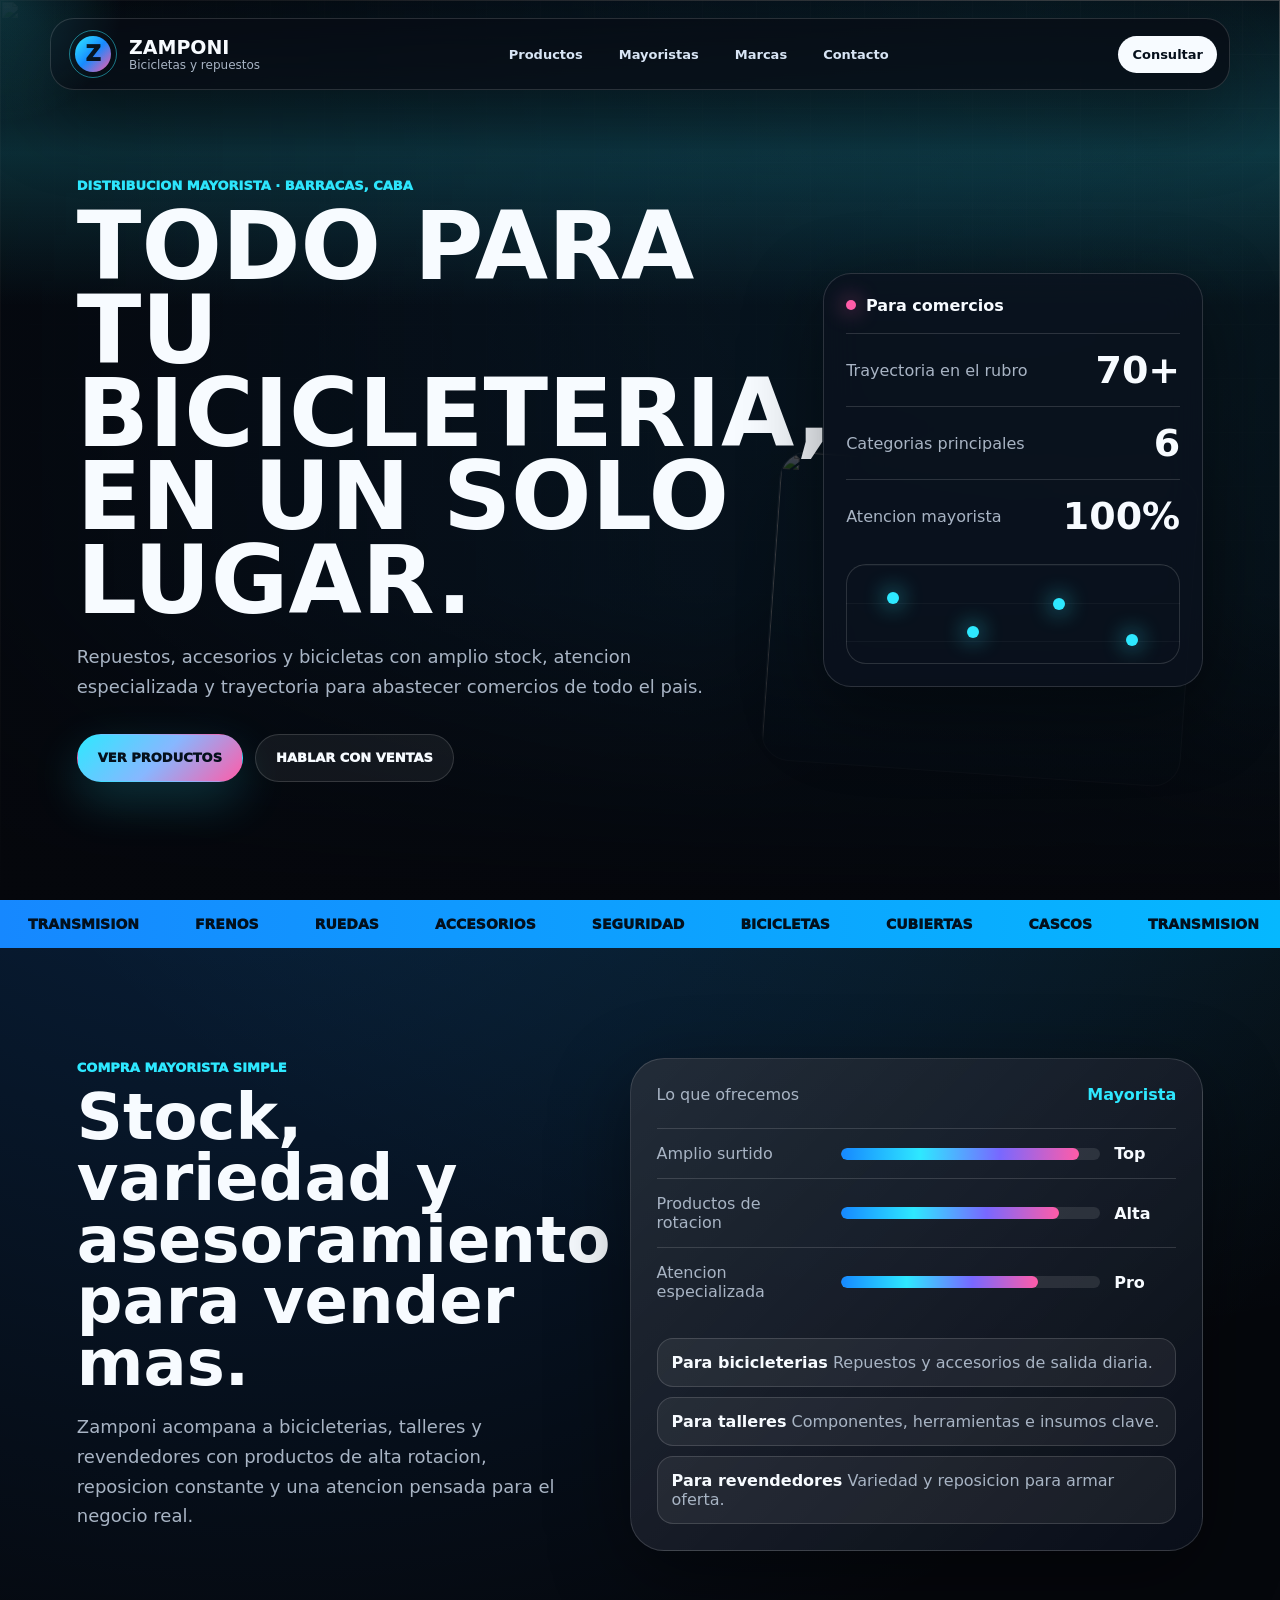
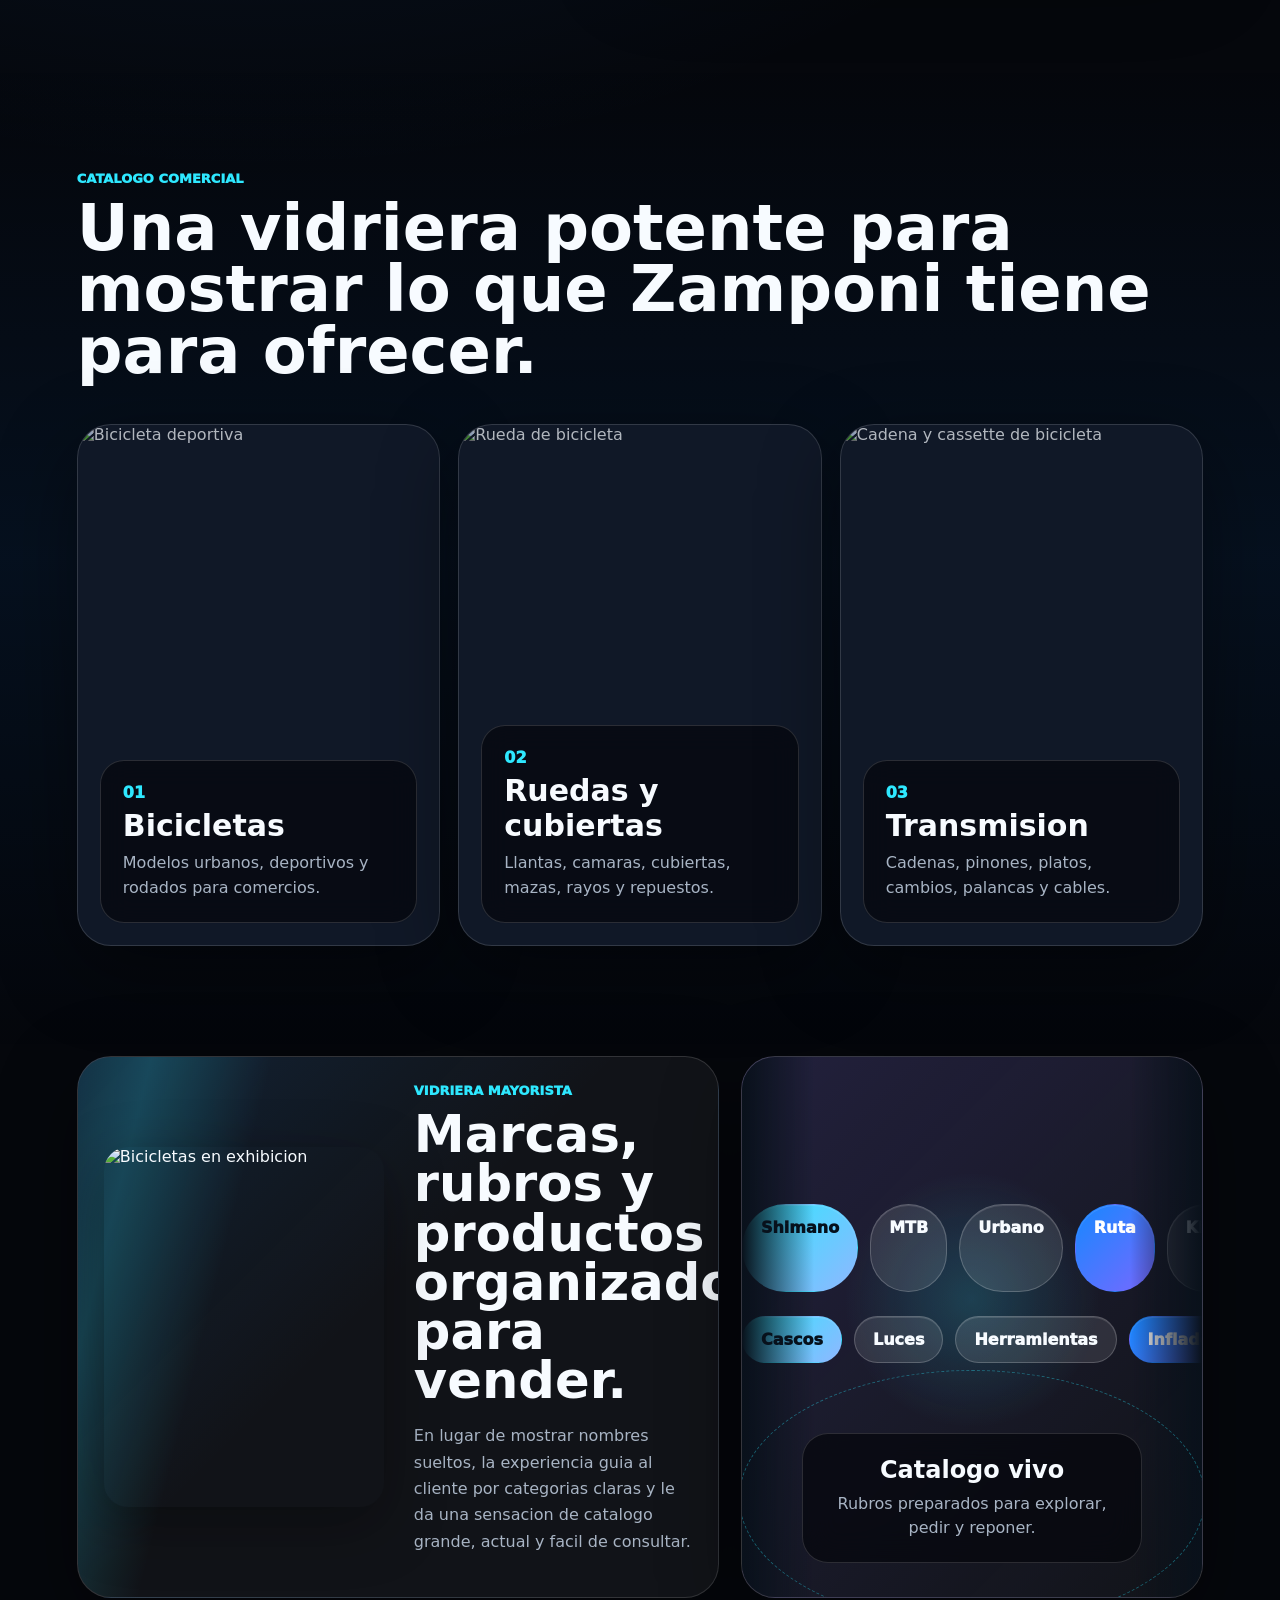
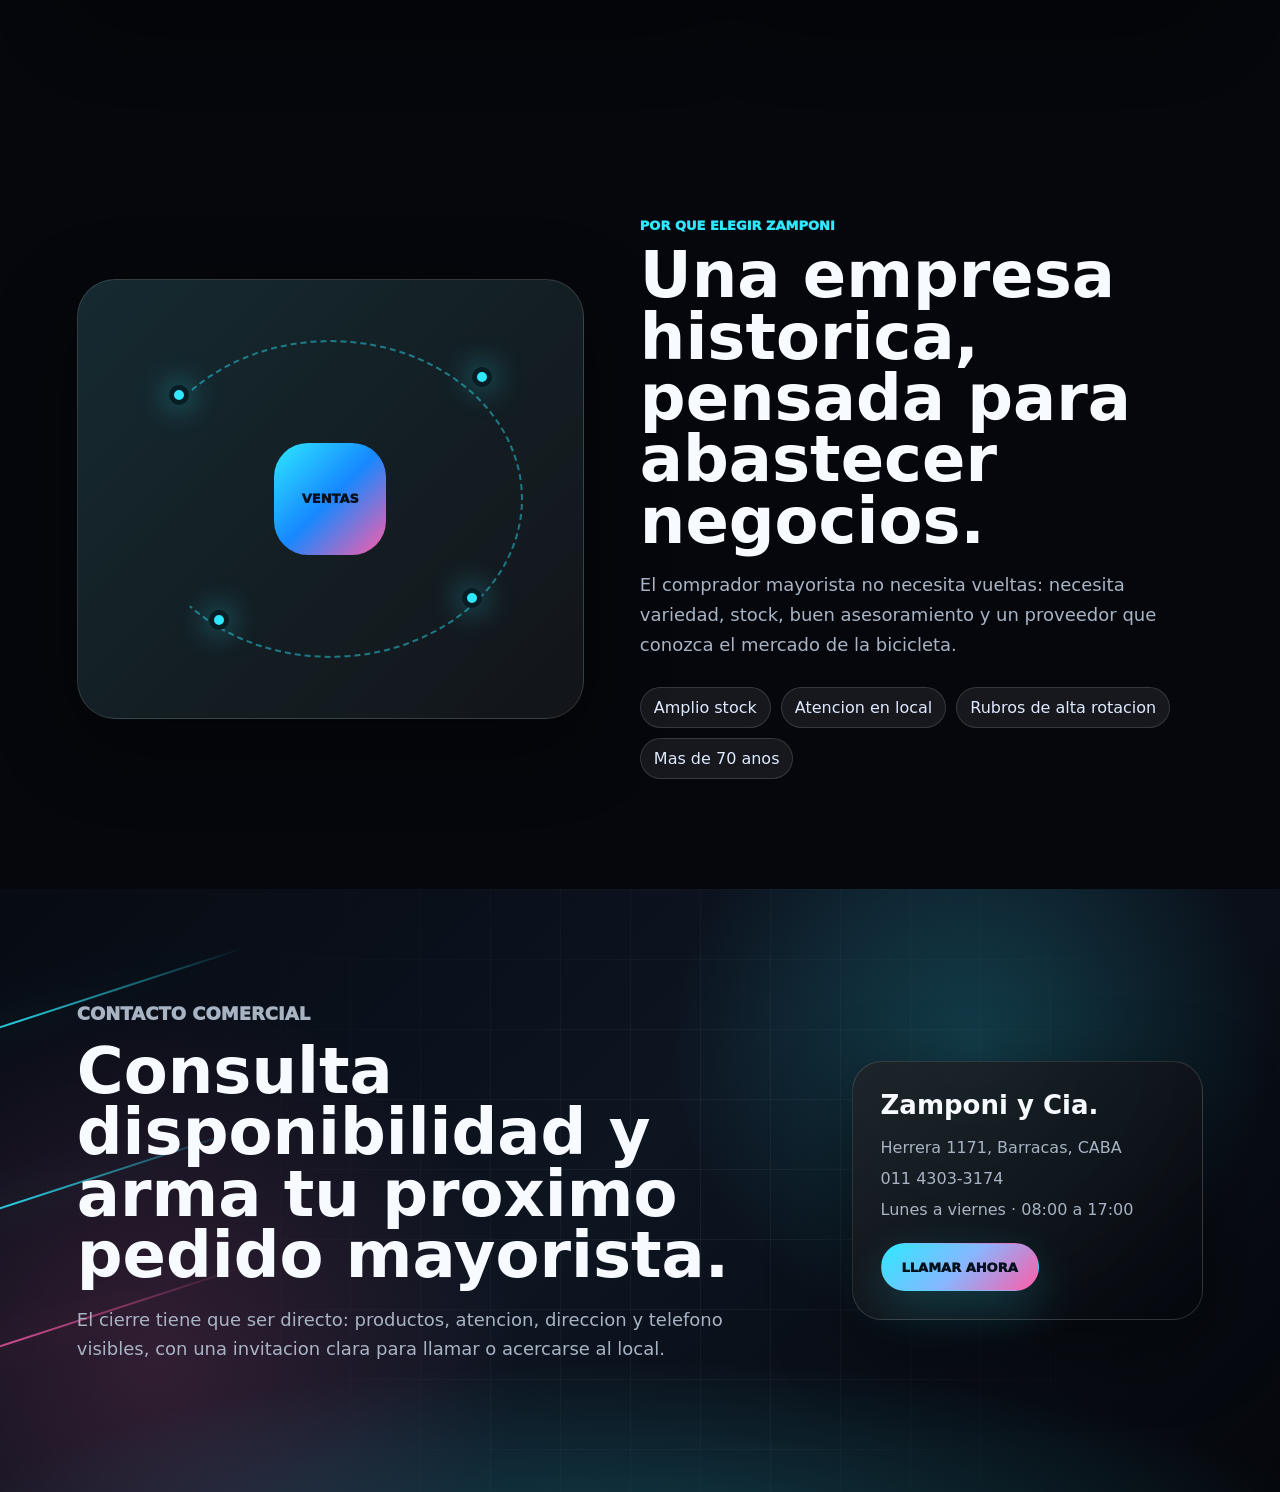
==== wwwroot/index.html @ ed10994a "Add Zamponi commercial landing and stock endpoints" ====
<!doctype html>
<html lang="es">
<head>
    <meta charset="utf-8">
    <meta name="viewport" content="width=device-width, initial-scale=1">
    <title>Zamponi y Cia. | Repuestos, bicicletas y accesorios</title>
    <link rel="stylesheet" href="styles.css">
</head>
<body>
    <div class="cursor-glow" aria-hidden="true"></div>

    <header class="nav-shell">
        <a class="brand" href="#inicio" aria-label="Zamponi y Cia.">
            <span class="brand-orbit"><span>Z</span></span>
            <span>
                <strong>Zamponi</strong>
                <small>Bicicletas y repuestos</small>
            </span>
        </a>
        <nav>
            <a href="#productos">Productos</a>
            <a href="#mayorista">Mayoristas</a>
            <a href="#marcas">Marcas</a>
            <a href="#contacto">Contacto</a>
        </nav>
        <a class="nav-cta" href="tel:+541143033174">Consultar</a>
    </header>

    <main id="inicio">
        <section class="hero">
            <div class="hero-media" aria-hidden="true">
                <img class="hero-img hero-img-main" src="https://images.unsplash.com/photo-1485965120184-e220f721d03e?auto=format&fit=crop&w=1500&q=85" alt="">
                <img class="hero-img hero-img-float" src="https://images.unsplash.com/photo-1507035895480-2b3156c31fc8?auto=format&fit=crop&w=900&q=85" alt="">
                <div class="scanline"></div>
            </div>

            <div class="hero-copy reveal">
                <p class="eyebrow">Distribucion mayorista · Barracas, CABA</p>
                <h1>Todo para tu bicicleteria, en un solo lugar.</h1>
                <p>Repuestos, accesorios y bicicletas con amplio stock, atencion especializada y trayectoria para abastecer comercios de todo el pais.</p>
                <div class="hero-actions">
                    <a class="btn primary" href="#productos">Ver productos</a>
                    <a class="btn ghost" href="#contacto">Hablar con ventas</a>
                </div>
            </div>

            <aside class="live-card reveal" aria-label="Beneficios comerciales">
                <div class="live-head">
                    <span></span>
                    <strong>Para comercios</strong>
                </div>
                <div class="metric-row">
                    <p>Trayectoria en el rubro</p>
                    <strong data-count="70" data-suffix="+">0+</strong>
                </div>
                <div class="metric-row">
                    <p>Categorias principales</p>
                    <strong data-count="6">0</strong>
                </div>
                <div class="metric-row">
                    <p>Atencion mayorista</p>
                    <strong>100%</strong>
                </div>
                <div class="pulse-route">
                    <span></span><span></span><span></span><span></span>
                </div>
            </aside>
        </section>

        <section class="ticker" aria-label="Productos destacados">
            <div>
                <span>Transmision</span>
                <span>Frenos</span>
                <span>Ruedas</span>
                <span>Accesorios</span>
                <span>Seguridad</span>
                <span>Bicicletas</span>
                <span>Cubiertas</span>
                <span>Cascos</span>
            </div>
            <div aria-hidden="true">
                <span>Transmision</span>
                <span>Frenos</span>
                <span>Ruedas</span>
                <span>Accesorios</span>
                <span>Seguridad</span>
                <span>Bicicletas</span>
                <span>Cubiertas</span>
                <span>Cascos</span>
            </div>
        </section>

        <section class="system-section" id="mayorista">
            <div class="section-copy reveal">
                <p class="eyebrow">Compra mayorista simple</p>
                <h2>Stock, variedad y asesoramiento para vender mas.</h2>
                <p>Zamponi acompana a bicicleterias, talleres y revendedores con productos de alta rotacion, reposicion constante y una atencion pensada para el negocio real.</p>
            </div>
            <div class="cockpit reveal">
                <div class="cockpit-top">
                    <span>Lo que ofrecemos</span>
                    <strong>Mayorista</strong>
                </div>
                <div class="stock-bars offer-list">
                    <article style="--value: 92%">
                        <p>Amplio surtido</p>
                        <span><i></i></span>
                        <strong>Top</strong>
                    </article>
                    <article style="--value: 84%">
                        <p>Productos de rotacion</p>
                        <span><i></i></span>
                        <strong>Alta</strong>
                    </article>
                    <article style="--value: 76%">
                        <p>Atencion especializada</p>
                        <span><i></i></span>
                        <strong>Pro</strong>
                    </article>
                </div>
                <div class="movement-feed">
                    <p><b>Para bicicleterias</b> Repuestos y accesorios de salida diaria.</p>
                    <p><b>Para talleres</b> Componentes, herramientas e insumos clave.</p>
                    <p><b>Para revendedores</b> Variedad y reposicion para armar oferta.</p>
                </div>
            </div>
        </section>

        <section class="product-universe" id="productos">
            <div class="section-copy reveal">
                <p class="eyebrow">Catalogo comercial</p>
                <h2>Una vidriera potente para mostrar lo que Zamponi tiene para ofrecer.</h2>
            </div>
            <div class="product-grid">
                <article class="product-card reveal">
                    <img src="https://images.unsplash.com/photo-1517649763962-0c623066013b?auto=format&fit=crop&w=900&q=85" alt="Bicicleta deportiva">
                    <div><span>01</span><h3>Bicicletas</h3><p>Modelos urbanos, deportivos y rodados para comercios.</p></div>
                </article>
                <article class="product-card reveal">
                    <img src="https://images.unsplash.com/photo-1529422643029-d4585747aaf2?auto=format&fit=crop&w=900&q=85" alt="Rueda de bicicleta">
                    <div><span>02</span><h3>Ruedas y cubiertas</h3><p>Llantas, camaras, cubiertas, mazas, rayos y repuestos.</p></div>
                </article>
                <article class="product-card reveal">
                    <img src="https://images.unsplash.com/photo-1637289031856-9625abbba63f?auto=format&fit=crop&w=900&q=85" alt="Cadena y cassette de bicicleta">
                    <div><span>03</span><h3>Transmision</h3><p>Cadenas, pinones, platos, cambios, palancas y cables.</p></div>
                </article>
            </div>
        </section>

        <section class="shop-strip" id="marcas">
            <article class="shop-feature reveal">
                <img src="https://images.unsplash.com/photo-1485965120184-e220f721d03e?auto=format&fit=crop&w=1000&q=85" alt="Bicicletas en exhibicion">
                <div>
                    <p class="eyebrow">Vidriera mayorista</p>
                    <h2>Marcas, rubros y productos organizados para vender.</h2>
                    <p>En lugar de mostrar nombres sueltos, la experiencia guia al cliente por categorias claras y le da una sensacion de catalogo grande, actual y facil de consultar.</p>
                </div>
            </article>
            <div class="brand-stage reveal" aria-label="Rubros y marcas">
                <div class="brand-track">
                    <span>Shimano</span><span>MTB</span><span>Urbano</span><span>Ruta</span><span>Kids</span><span>Frenos</span>
                    <span>Shimano</span><span>MTB</span><span>Urbano</span><span>Ruta</span><span>Kids</span><span>Frenos</span>
                </div>
                <div class="brand-track reverse">
                    <span>Cascos</span><span>Luces</span><span>Herramientas</span><span>Infladores</span><span>Cubiertas</span><span>Camaras</span>
                    <span>Cascos</span><span>Luces</span><span>Herramientas</span><span>Infladores</span><span>Cubiertas</span><span>Camaras</span>
                </div>
                <div class="brand-focus">
                    <strong>Catalogo vivo</strong>
                    <p>Rubros preparados para explorar, pedir y reponer.</p>
                </div>
            </div>
        </section>

        <section class="logistics" id="venta">
            <div class="route-map reveal" aria-hidden="true">
                <span class="node n1"></span>
                <span class="node n2"></span>
                <span class="node n3"></span>
                <span class="node n4"></span>
                <span class="truck">Ventas</span>
            </div>
            <div class="section-copy reveal">
                <p class="eyebrow">Por que elegir Zamponi</p>
                <h2>Una empresa historica, pensada para abastecer negocios.</h2>
                <p>El comprador mayorista no necesita vueltas: necesita variedad, stock, buen asesoramiento y un proveedor que conozca el mercado de la bicicleta.</p>
                <div class="logistics-points">
                    <span>Amplio stock</span>
                    <span>Atencion en local</span>
                    <span>Rubros de alta rotacion</span>
                    <span>Mas de 70 anos</span>
                </div>
            </div>
        </section>

        <section class="contact" id="contacto">
            <div class="contact-motion" aria-hidden="true">
                <span></span><span></span><span></span>
            </div>
            <div class="contact-copy reveal">
                <p class="eyebrow">Contacto comercial</p>
                <h2>Consulta disponibilidad y arma tu proximo pedido mayorista.</h2>
                <p>El cierre tiene que ser directo: productos, atencion, direccion y telefono visibles, con una invitacion clara para llamar o acercarse al local.</p>
            </div>
            <div class="contact-card reveal">
                <strong>Zamponi y Cia.</strong>
                <p>Herrera 1171, Barracas, CABA</p>
                <p>011 4303-3174</p>
                <p>Lunes a viernes · 08:00 a 17:00</p>
                <a class="btn primary" href="tel:+541143033174">Llamar ahora</a>
            </div>
        </section>
    </main>

    <script src="app.js"></script>
</body>
</html>
---- wwwroot/styles.css ----
:root {
    --bg: #05070c;
    --panel: rgba(12, 18, 30, 0.74);
    --panel-strong: #101827;
    --ink: #f7fbff;
    --muted: #a8b4c4;
    --blue: #1688ff;
    --cyan: #2ee8ff;
    --lime: #ff5ca8;
    --violet: #7868ff;
    --line: rgba(255, 255, 255, 0.14);
    --shadow: 0 24px 80px rgba(0, 0, 0, 0.42);
}

* {
    box-sizing: border-box;
}

html {
    scroll-behavior: smooth;
}

body {
    margin: 0;
    color: var(--ink);
    font-family: Inter, ui-sans-serif, system-ui, -apple-system, BlinkMacSystemFont, "Segoe UI", Arial, sans-serif;
    background:
        radial-gradient(circle at 20% 10%, rgba(22, 136, 255, 0.24), transparent 30%),
        radial-gradient(circle at 80% 0%, rgba(46, 232, 255, 0.18), transparent 28%),
        var(--bg);
    overflow-x: hidden;
}

body::before {
    position: fixed;
    inset: 0;
    z-index: -2;
    pointer-events: none;
    content: "";
    background-image:
        linear-gradient(rgba(255, 255, 255, 0.035) 1px, transparent 1px),
        linear-gradient(90deg, rgba(255, 255, 255, 0.035) 1px, transparent 1px);
    background-size: 54px 54px;
    mask-image: linear-gradient(to bottom, #000, transparent 85%);
}

a {
    color: inherit;
    text-decoration: none;
}

img {
    display: block;
    max-width: 100%;
}

.cursor-glow {
    position: fixed;
    left: 0;
    top: 0;
    z-index: 50;
    width: 280px;
    height: 280px;
    pointer-events: none;
    background: radial-gradient(circle, rgba(46, 232, 255, 0.18), transparent 62%);
    transform: translate(-50%, -50%);
    mix-blend-mode: screen;
}

.nav-shell {
    position: fixed;
    top: 18px;
    left: 50%;
    z-index: 30;
    display: flex;
    align-items: center;
    justify-content: space-between;
    gap: 24px;
    width: min(1180px, calc(100% - 32px));
    min-height: 72px;
    padding: 10px 12px 10px 18px;
    background: rgba(7, 10, 18, 0.72);
    border: 1px solid var(--line);
    border-radius: 24px;
    box-shadow: var(--shadow);
    backdrop-filter: blur(18px);
    transform: translateX(-50%);
}

.brand {
    display: inline-flex;
    align-items: center;
    gap: 12px;
    min-width: 210px;
}

.brand-orbit {
    display: grid;
    width: 48px;
    height: 48px;
    place-items: center;
    border: 1px solid rgba(46, 232, 255, 0.48);
    border-radius: 50%;
    animation: spin 9s linear infinite;
}

.brand-orbit span {
    display: grid;
    width: 36px;
    height: 36px;
    place-items: center;
    color: #06101c;
    font-size: 21px;
    font-weight: 950;
    background: linear-gradient(135deg, var(--cyan), var(--blue), var(--lime));
    border-radius: 50%;
    animation: reverse-spin 9s linear infinite;
}

.brand strong,
.brand small {
    display: block;
}

.brand strong {
    font-size: 19px;
    text-transform: uppercase;
}

.brand small {
    color: var(--muted);
    font-size: 12px;
}

nav {
    display: flex;
    flex-wrap: wrap;
    justify-content: center;
    gap: 8px;
}

nav a,
.nav-cta {
    padding: 11px 14px;
    color: #d8e5f5;
    font-size: 13px;
    font-weight: 800;
    border-radius: 999px;
}

nav a:hover {
    background: rgba(255, 255, 255, 0.08);
}

.nav-cta {
    color: #06101c;
    background: var(--ink);
}

.hero {
    position: relative;
    min-height: 100vh;
    display: grid;
    grid-template-columns: minmax(0, 1.02fr) minmax(320px, 0.68fr);
    gap: 36px;
    align-items: center;
    padding: 140px clamp(18px, 6vw, 92px) 80px;
}

.hero-media {
    position: absolute;
    inset: 0;
    z-index: -1;
    overflow: hidden;
}

.hero-media::after {
    position: absolute;
    inset: 0;
    content: "";
    background:
        linear-gradient(90deg, rgba(5, 7, 12, 0.94) 0%, rgba(5, 7, 12, 0.74) 48%, rgba(5, 7, 12, 0.58) 100%),
        linear-gradient(to top, var(--bg), transparent 34%);
}

.hero-img {
    position: absolute;
    object-fit: cover;
    filter: saturate(1.04) contrast(1.08);
}

.hero-img-main {
    inset: 0;
    width: 100%;
    height: 100%;
    opacity: 0.72;
    animation: slow-zoom 18s ease-in-out infinite alternate;
}

.hero-img-float {
    right: 7%;
    bottom: 14%;
    width: min(420px, 34vw);
    height: 310px;
    border: 1px solid var(--line);
    border-radius: 28px;
    box-shadow: var(--shadow);
    opacity: 0.92;
    transform: rotate(4deg);
    animation: float-card 7s ease-in-out infinite;
}

.scanline {
    position: absolute;
    inset: 0;
    z-index: 1;
    background: linear-gradient(180deg, transparent, rgba(46, 232, 255, 0.16), transparent);
    height: 34%;
    animation: scan 6s ease-in-out infinite;
}

.hero-copy {
    max-width: 790px;
}

.eyebrow {
    margin: 0 0 12px;
    color: var(--cyan);
    font-size: 13px;
    font-weight: 950;
    letter-spacing: 0;
    text-transform: uppercase;
}

h1,
h2,
h3,
p {
    margin-top: 0;
}

h1 {
    margin-bottom: 20px;
    font-size: clamp(48px, 7.4vw, 104px);
    line-height: 0.88;
    letter-spacing: 0;
    text-transform: uppercase;
}

h2 {
    margin-bottom: 18px;
    font-size: clamp(34px, 5vw, 72px);
    line-height: 0.96;
    letter-spacing: 0;
}

.hero-copy p:not(.eyebrow),
.section-copy p:not(.eyebrow),
.contact-copy p {
    max-width: 660px;
    color: var(--muted);
    font-size: 18px;
    line-height: 1.65;
}

.hero-actions {
    display: flex;
    flex-wrap: wrap;
    gap: 12px;
    margin-top: 32px;
}

.btn {
    display: inline-flex;
    min-height: 48px;
    align-items: center;
    justify-content: center;
    padding: 0 20px;
    font-size: 13px;
    font-weight: 950;
    text-transform: uppercase;
    border: 1px solid transparent;
    border-radius: 999px;
}

.primary {
    color: #05101c;
    background: linear-gradient(135deg, var(--cyan), #87b7ff, var(--lime));
    box-shadow: 0 18px 48px rgba(46, 232, 255, 0.2);
}

.ghost {
    color: var(--ink);
    border-color: var(--line);
    background: rgba(255, 255, 255, 0.06);
}

.live-card {
    justify-self: end;
    width: min(380px, 100%);
    padding: 22px;
    background: var(--panel);
    border: 1px solid var(--line);
    border-radius: 28px;
    box-shadow: var(--shadow);
    backdrop-filter: blur(18px);
}

.live-head {
    display: flex;
    align-items: center;
    gap: 10px;
    margin-bottom: 18px;
}

.live-head span {
    width: 10px;
    height: 10px;
    background: var(--lime);
    border-radius: 50%;
    box-shadow: 0 0 22px var(--lime);
}

.metric-row {
    display: flex;
    align-items: center;
    justify-content: space-between;
    padding: 14px 0;
    border-top: 1px solid var(--line);
}

.metric-row p {
    margin: 0;
    color: var(--muted);
}

.metric-row strong {
    font-size: 38px;
}

.pulse-route {
    position: relative;
    height: 100px;
    margin-top: 12px;
    border: 1px solid var(--line);
    border-radius: 20px;
    overflow: hidden;
    background:
        linear-gradient(90deg, transparent 49%, rgba(46, 232, 255, 0.18) 50%, transparent 51%),
        linear-gradient(rgba(255,255,255,0.04) 1px, transparent 1px);
    background-size: 38px 38px;
}

.pulse-route span {
    position: absolute;
    width: 12px;
    height: 12px;
    background: var(--cyan);
    border-radius: 50%;
    box-shadow: 0 0 22px var(--cyan);
    animation: pulse 2.4s ease-in-out infinite;
}

.pulse-route span:nth-child(1) { left: 12%; top: 28%; }
.pulse-route span:nth-child(2) { left: 36%; top: 62%; animation-delay: 0.3s; }
.pulse-route span:nth-child(3) { left: 62%; top: 34%; animation-delay: 0.6s; }
.pulse-route span:nth-child(4) { left: 84%; top: 70%; animation-delay: 0.9s; }

.ticker {
    display: flex;
    gap: 0;
    padding: 16px 0;
    overflow: hidden;
    background: linear-gradient(90deg, var(--blue), #05b8ff);
}

.ticker div {
    display: flex;
    min-width: max-content;
    animation: marquee 28s linear infinite;
}

.ticker span {
    padding: 0 28px;
    color: #03101d;
    font-size: 14px;
    font-weight: 950;
    text-transform: uppercase;
}

.system-section,
.product-universe,
.logistics,
.contact {
    padding: 110px clamp(18px, 6vw, 92px);
}

.system-section {
    display: grid;
    grid-template-columns: minmax(0, 0.88fr) minmax(360px, 1fr);
    gap: 48px;
    align-items: center;
}

.cockpit {
    padding: 26px;
    background:
        linear-gradient(135deg, rgba(255, 255, 255, 0.1), transparent),
        var(--panel);
    border: 1px solid var(--line);
    border-radius: 34px;
    box-shadow: var(--shadow);
}

.cockpit-top {
    display: flex;
    justify-content: space-between;
    margin-bottom: 24px;
    color: var(--muted);
}

.cockpit-top strong {
    color: var(--cyan);
}

.stock-bars article {
    display: grid;
    grid-template-columns: 150px 1fr 56px;
    gap: 14px;
    align-items: center;
    padding: 15px 0;
    border-top: 1px solid var(--line);
}

.stock-bars p,
.movement-feed p {
    margin: 0;
    color: var(--muted);
}

.stock-bars span {
    height: 12px;
    overflow: hidden;
    background: rgba(255, 255, 255, 0.1);
    border-radius: 999px;
}

.stock-bars i {
    display: block;
    width: var(--value);
    height: 100%;
    background: linear-gradient(90deg, var(--blue), var(--cyan), var(--violet), var(--lime));
    border-radius: inherit;
    animation: fill 1.4s ease both;
}

.movement-feed {
    display: grid;
    gap: 10px;
    margin-top: 22px;
}

.movement-feed p {
    padding: 14px;
    background: rgba(255, 255, 255, 0.06);
    border: 1px solid var(--line);
    border-radius: 16px;
}

.movement-feed b {
    color: var(--ink);
}

.offer-list article {
    grid-template-columns: 170px 1fr 62px;
}

.product-universe {
    background: linear-gradient(180deg, transparent, rgba(22, 136, 255, 0.08), transparent);
}

.product-grid {
    display: grid;
    grid-template-columns: repeat(3, minmax(0, 1fr));
    gap: 18px;
    margin-top: 42px;
}

.product-card {
    position: relative;
    min-height: 520px;
    overflow: hidden;
    background: var(--panel-strong);
    border: 1px solid var(--line);
    border-radius: 34px;
    box-shadow: var(--shadow);
    transform-style: preserve-3d;
    transform: perspective(1000px) rotateX(var(--tilt-x, 0deg)) rotateY(var(--tilt-y, 0deg));
    transition: transform 0.35s ease, border-color 0.35s ease;
}

.product-card:hover {
    border-color: rgba(46, 232, 255, 0.55);
    transform: perspective(1000px) translateY(-10px) rotateX(calc(var(--tilt-x, 0deg) + 2deg)) rotateY(var(--tilt-y, 0deg));
}

.product-card img {
    width: 100%;
    height: 100%;
    min-height: 520px;
    object-fit: cover;
    opacity: 0.7;
    transition: transform 0.7s ease, opacity 0.35s ease;
}

.product-card:hover img {
    opacity: 0.92;
    transform: scale(1.08);
}

.product-card div {
    position: absolute;
    inset: auto 22px 22px;
    padding: 22px;
    background: rgba(5, 7, 12, 0.68);
    border: 1px solid var(--line);
    border-radius: 24px;
    backdrop-filter: blur(14px);
}

.product-card span {
    color: var(--cyan);
    font-weight: 950;
}

.product-card h3 {
    margin: 6px 0 8px;
    font-size: 30px;
}

.product-card p {
    margin: 0;
    color: var(--muted);
    line-height: 1.55;
}

.shop-strip {
    display: grid;
    grid-template-columns: minmax(0, 1fr) minmax(360px, 0.72fr);
    gap: 22px;
    padding: 0 clamp(18px, 6vw, 92px) 110px;
}

.shop-feature {
    position: relative;
    display: grid;
    grid-template-columns: minmax(280px, 0.48fr) minmax(0, 1fr);
    gap: 30px;
    align-items: center;
    min-height: 430px;
    padding: 26px;
    overflow: hidden;
    background:
        linear-gradient(135deg, rgba(22, 136, 255, 0.13), transparent 46%),
        rgba(255, 255, 255, 0.052);
    border: 1px solid var(--line);
    border-radius: 34px;
    box-shadow: var(--shadow);
    transform: perspective(1000px) rotateX(var(--tilt-x, 0deg)) rotateY(var(--tilt-y, 0deg));
    transition: transform 0.22s ease, border-color 0.3s ease;
}

.shop-feature::before {
    position: absolute;
    inset: -35% auto -35% -18%;
    width: 38%;
    content: "";
    background: linear-gradient(90deg, transparent, rgba(46, 232, 255, 0.2), transparent);
    transform: skewX(-14deg);
    animation: light-sweep 5.5s ease-in-out infinite;
}

.shop-feature img {
    position: relative;
    z-index: 1;
    width: 100%;
    height: 360px;
    object-fit: cover;
    border-radius: 24px;
    box-shadow: 0 18px 60px rgba(0, 0, 0, 0.34);
}

.shop-feature h2 {
    font-size: clamp(30px, 4vw, 54px);
}

.shop-feature p:not(.eyebrow) {
    color: var(--muted);
    line-height: 1.65;
}

.brand-stage {
    position: relative;
    display: grid;
    align-content: center;
    justify-content: stretch;
    gap: 18px;
    min-height: 430px;
    overflow: hidden;
    padding: 28px 0;
    background:
        radial-gradient(circle at 50% 45%, rgba(46, 232, 255, 0.18), transparent 34%),
        linear-gradient(135deg, rgba(120, 104, 255, 0.16), transparent),
        rgba(255, 255, 255, 0.05);
    border: 1px solid var(--line);
    border-radius: 34px;
    box-shadow: var(--shadow);
    transform: perspective(1000px) rotateX(var(--tilt-x, 0deg)) rotateY(var(--tilt-y, 0deg));
    transition: transform 0.22s ease, border-color 0.3s ease;
}

.brand-stage::before,
.brand-stage::after {
    position: absolute;
    top: 0;
    bottom: 0;
    z-index: 2;
    width: 72px;
    pointer-events: none;
    content: "";
}

.brand-stage > .brand-track {
    position: relative;
    z-index: 1;
}

.brand-stage > .brand-track:first-child {
    margin-top: -88px;
}

.brand-stage > .brand-track.reverse {
    margin-top: 6px;
}

.brand-stage > .brand-track.reverse + .brand-focus::before {
    position: absolute;
    inset: -64px;
    z-index: -1;
    content: "";
    border: 1px dashed rgba(46, 232, 255, 0.35);
    border-radius: 50%;
    animation: spin 18s linear infinite;
}

.brand-stage::before {
    left: 0;
    background: linear-gradient(90deg, #09111b, transparent);
}

.brand-stage::after {
    right: 0;
    background: linear-gradient(270deg, #09111b, transparent);
}

.brand-track {
    display: flex;
    gap: 12px;
    width: max-content;
    animation: brand-flow 18s linear infinite;
}

.brand-track.reverse {
    animation-direction: reverse;
    animation-duration: 22s;
}

.brand-track span {
    min-width: max-content;
    padding: 13px 18px;
    color: var(--ink);
    font-weight: 950;
    background: rgba(255, 255, 255, 0.105);
    border: 1px solid rgba(255, 255, 255, 0.2);
    border-radius: 999px;
    box-shadow: inset 0 1px 0 rgba(255, 255, 255, 0.12);
}

.brand-track span:nth-child(3n + 1) {
    color: #05101c;
    background: linear-gradient(135deg, var(--cyan), #8fb7ff);
    border-color: transparent;
}

.brand-track span:nth-child(4n) {
    color: #fff;
    background: linear-gradient(135deg, var(--blue), var(--violet));
    border-color: transparent;
}

.brand-focus {
    position: absolute;
    left: 50%;
    bottom: 34px;
    transform: translateX(-50%);
    z-index: 3;
    width: min(340px, calc(100% - 44px));
    margin: 10px auto 0;
    padding: 22px;
    text-align: center;
    background: rgba(5, 7, 12, 0.7);
    border: 1px solid var(--line);
    border-radius: 26px;
    backdrop-filter: blur(16px);
}

.brand-focus strong {
    display: block;
    margin-bottom: 8px;
    font-size: 24px;
}

.brand-focus p {
    margin: 0;
    color: var(--muted);
    line-height: 1.5;
}

.logistics {
    display: grid;
    grid-template-columns: minmax(320px, 0.9fr) minmax(0, 1fr);
    gap: 56px;
    align-items: center;
}

.route-map {
    position: relative;
    min-height: 440px;
    background:
        linear-gradient(135deg, rgba(46, 232, 255, 0.1), transparent),
        rgba(255, 255, 255, 0.055);
    border: 1px solid var(--line);
    border-radius: 38px;
    box-shadow: var(--shadow);
    overflow: hidden;
}

.route-map::before {
    position: absolute;
    inset: 60px;
    content: "";
    border: 2px dashed rgba(46, 232, 255, 0.45);
    border-left-color: transparent;
    border-radius: 50%;
    animation: spin 18s linear infinite;
}

.node {
    position: absolute;
    width: 20px;
    height: 20px;
    background: var(--cyan);
    border: 5px solid rgba(5, 7, 12, 0.9);
    border-radius: 50%;
    box-shadow: 0 0 30px rgba(46, 232, 255, 0.7);
}

.n1 { left: 18%; top: 24%; }
.n2 { right: 18%; top: 20%; }
.n3 { left: 26%; bottom: 20%; }
.n4 { right: 20%; bottom: 25%; }

.truck {
    position: absolute;
    left: 50%;
    top: 50%;
    display: grid;
    width: 112px;
    height: 112px;
    place-items: center;
    color: #06101c;
    font-size: 13px;
    font-weight: 950;
    text-transform: uppercase;
    background: linear-gradient(135deg, var(--cyan), var(--blue), var(--lime));
    border-radius: 34px;
    transform: translate(-50%, -50%);
    animation: float-card 5s ease-in-out infinite;
}

.logistics-points {
    display: flex;
    flex-wrap: wrap;
    gap: 10px;
    margin-top: 28px;
}

.logistics-points span {
    padding: 10px 13px;
    color: #dfeaff;
    background: rgba(255, 255, 255, 0.07);
    border: 1px solid var(--line);
    border-radius: 999px;
}

.contact {
    position: relative;
    display: grid;
    grid-template-columns: minmax(0, 1fr) minmax(320px, 0.48fr);
    gap: 42px;
    align-items: center;
    overflow: hidden;
    background:
        radial-gradient(circle at 76% 26%, rgba(46, 232, 255, 0.2), transparent 28%),
        radial-gradient(circle at 12% 78%, rgba(255, 92, 168, 0.16), transparent 30%),
        linear-gradient(135deg, #070b13 0%, #0d1521 48%, #05070c 100%);
}

.contact::before {
    position: absolute;
    inset: 0;
    pointer-events: none;
    content: "";
    background-image:
        linear-gradient(rgba(255,255,255,0.055) 1px, transparent 1px),
        linear-gradient(90deg, rgba(255,255,255,0.055) 1px, transparent 1px);
    background-size: 70px 70px;
    mask-image: radial-gradient(circle at 54% 50%, #000, transparent 72%);
}

.contact::after {
    position: absolute;
    inset: auto -12% -44% -12%;
    height: 70%;
    pointer-events: none;
    content: "";
    background: radial-gradient(ellipse at center, rgba(46, 232, 255, 0.2), transparent 62%);
}

.contact-motion {
    position: absolute;
    inset: 0;
    pointer-events: none;
    overflow: hidden;
}

.contact-motion span {
    position: absolute;
    left: -18%;
    width: 38%;
    height: 2px;
    background: linear-gradient(90deg, transparent, rgba(46, 232, 255, 0.85), transparent);
    filter: drop-shadow(0 0 18px rgba(46, 232, 255, 0.5));
    transform: rotate(-18deg);
    animation: beam-run 5s linear infinite;
}

.contact-motion span:nth-child(1) {
    top: 22%;
}

.contact-motion span:nth-child(2) {
    top: 52%;
    animation-delay: 1.2s;
    animation-duration: 6.2s;
}

.contact-motion span:nth-child(3) {
    top: 75%;
    animation-delay: 2.1s;
    background: linear-gradient(90deg, transparent, rgba(255, 92, 168, 0.76), transparent);
    filter: drop-shadow(0 0 18px rgba(255, 92, 168, 0.42));
}

.contact-card {
    position: relative;
    z-index: 1;
    padding: 28px;
    background:
        linear-gradient(135deg, rgba(255, 255, 255, 0.09), transparent),
        rgba(5, 7, 12, 0.78);
    border: 1px solid var(--line);
    border-radius: 30px;
    box-shadow: var(--shadow);
    backdrop-filter: blur(14px);
    transform: perspective(1000px) rotateX(var(--tilt-x, 0deg)) rotateY(var(--tilt-y, 0deg));
    transition: transform 0.22s ease, border-color 0.3s ease;
}

.contact-copy {
    position: relative;
    z-index: 1;
}

.contact-card strong {
    display: block;
    margin-bottom: 18px;
    font-size: 26px;
}

.contact-card p {
    margin: 0 0 12px;
    color: var(--muted);
}

.contact-card .btn {
    margin-top: 12px;
}

.reveal {
    opacity: 0;
    transform: translateY(28px);
    transition: opacity 0.8s ease, transform 0.8s ease;
}

.reveal.is-visible {
    opacity: 1;
    transform: translateY(0);
}

@keyframes spin {
    to { transform: rotate(360deg); }
}

@keyframes reverse-spin {
    to { transform: rotate(-360deg); }
}

@keyframes slow-zoom {
    to { transform: scale(1.08); }
}

@keyframes float-card {
    50% { transform: translateY(-18px) rotate(2deg); }
}

@keyframes scan {
    0%, 100% { transform: translateY(-70%); opacity: 0; }
    40%, 60% { opacity: 1; }
    100% { transform: translateY(230%); }
}

@keyframes pulse {
    50% { transform: scale(1.8); opacity: 0.45; }
}

@keyframes marquee {
    to { transform: translateX(-100%); }
}

@keyframes fill {
    from { width: 0; }
}

@keyframes light-sweep {
    0%, 28% { transform: translateX(0) skewX(-14deg); opacity: 0; }
    45% { opacity: 1; }
    70%, 100% { transform: translateX(390%) skewX(-14deg); opacity: 0; }
}

@keyframes brand-flow {
    to { transform: translateX(-50%); }
}

@keyframes beam-run {
    from { transform: translateX(0) rotate(-18deg); opacity: 0; }
    14%, 72% { opacity: 1; }
    to { transform: translateX(360%) rotate(-18deg); opacity: 0; }
}

@media (max-width: 980px) {
    .cursor-glow {
        display: none;
    }

    .nav-shell {
        position: sticky;
        top: 0;
        left: 0;
        width: 100%;
        border-radius: 0;
        transform: none;
        flex-wrap: wrap;
    }

    .brand {
        min-width: 0;
    }

    .hero,
    .system-section,
    .logistics,
    .contact {
        grid-template-columns: 1fr;
    }

    .hero {
        min-height: auto;
        padding-top: 80px;
    }

    .hero-img-float {
        display: none;
    }

    .live-card {
        justify-self: stretch;
    }

    .product-grid {
        grid-template-columns: 1fr;
    }

    .shop-strip,
    .shop-feature {
        grid-template-columns: 1fr;
    }

    .brand-stage {
        min-height: 340px;
    }

    .product-card,
    .product-card img {
        min-height: 420px;
    }
}

@media (max-width: 640px) {
    nav {
        width: 100%;
        justify-content: flex-start;
    }

    .nav-cta {
        width: 100%;
        text-align: center;
    }

    h1 {
        font-size: clamp(38px, 13.2vw, 54px);
        overflow-wrap: anywhere;
    }

    .stock-bars article {
        grid-template-columns: 1fr;
        gap: 8px;
    }

    .offer-list article {
        grid-template-columns: 1fr;
    }

    .system-section,
    .product-universe,
    .logistics,
    .contact {
        padding-top: 74px;
        padding-bottom: 74px;
    }

    .shop-strip {
        padding-bottom: 74px;
    }

    .shop-feature img {
        height: 240px;
    }

    .brand-stage {
        min-height: 310px;
    }

    .brand-track span {
        padding: 11px 14px;
    }
}
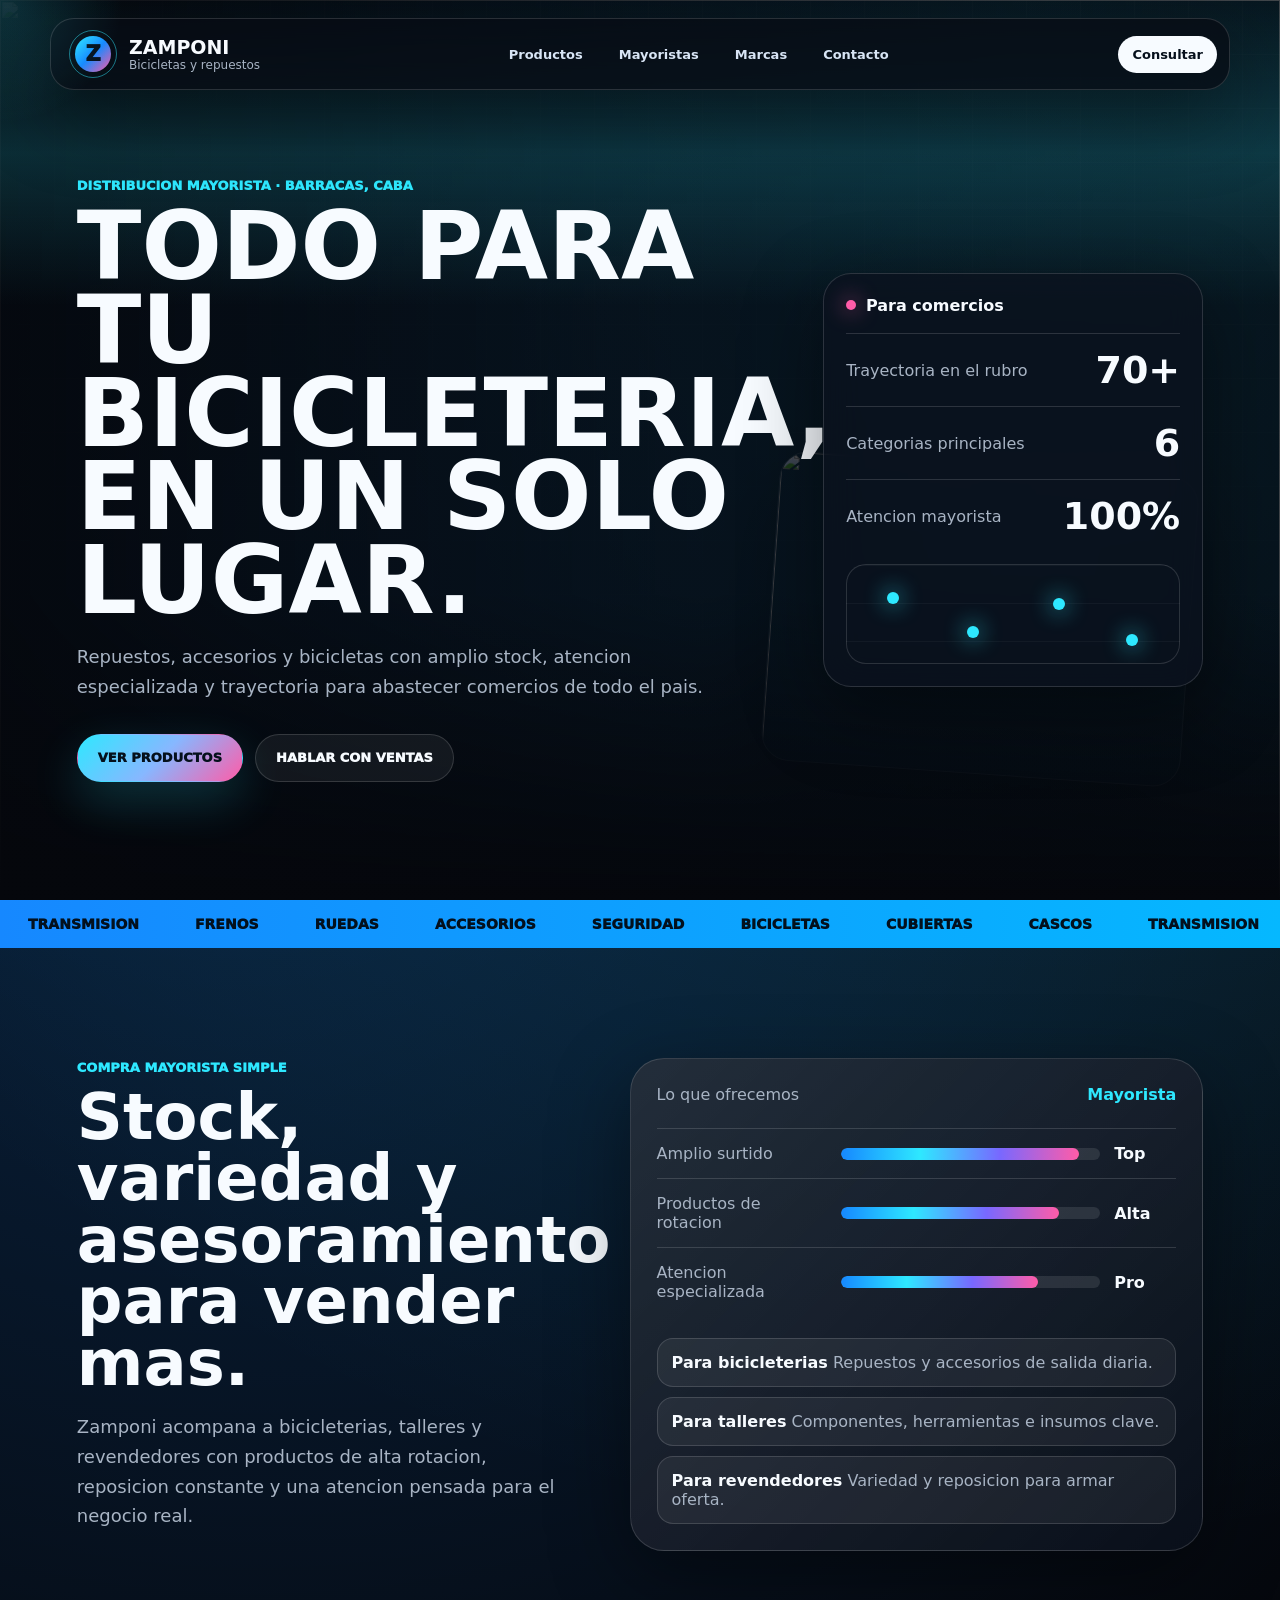
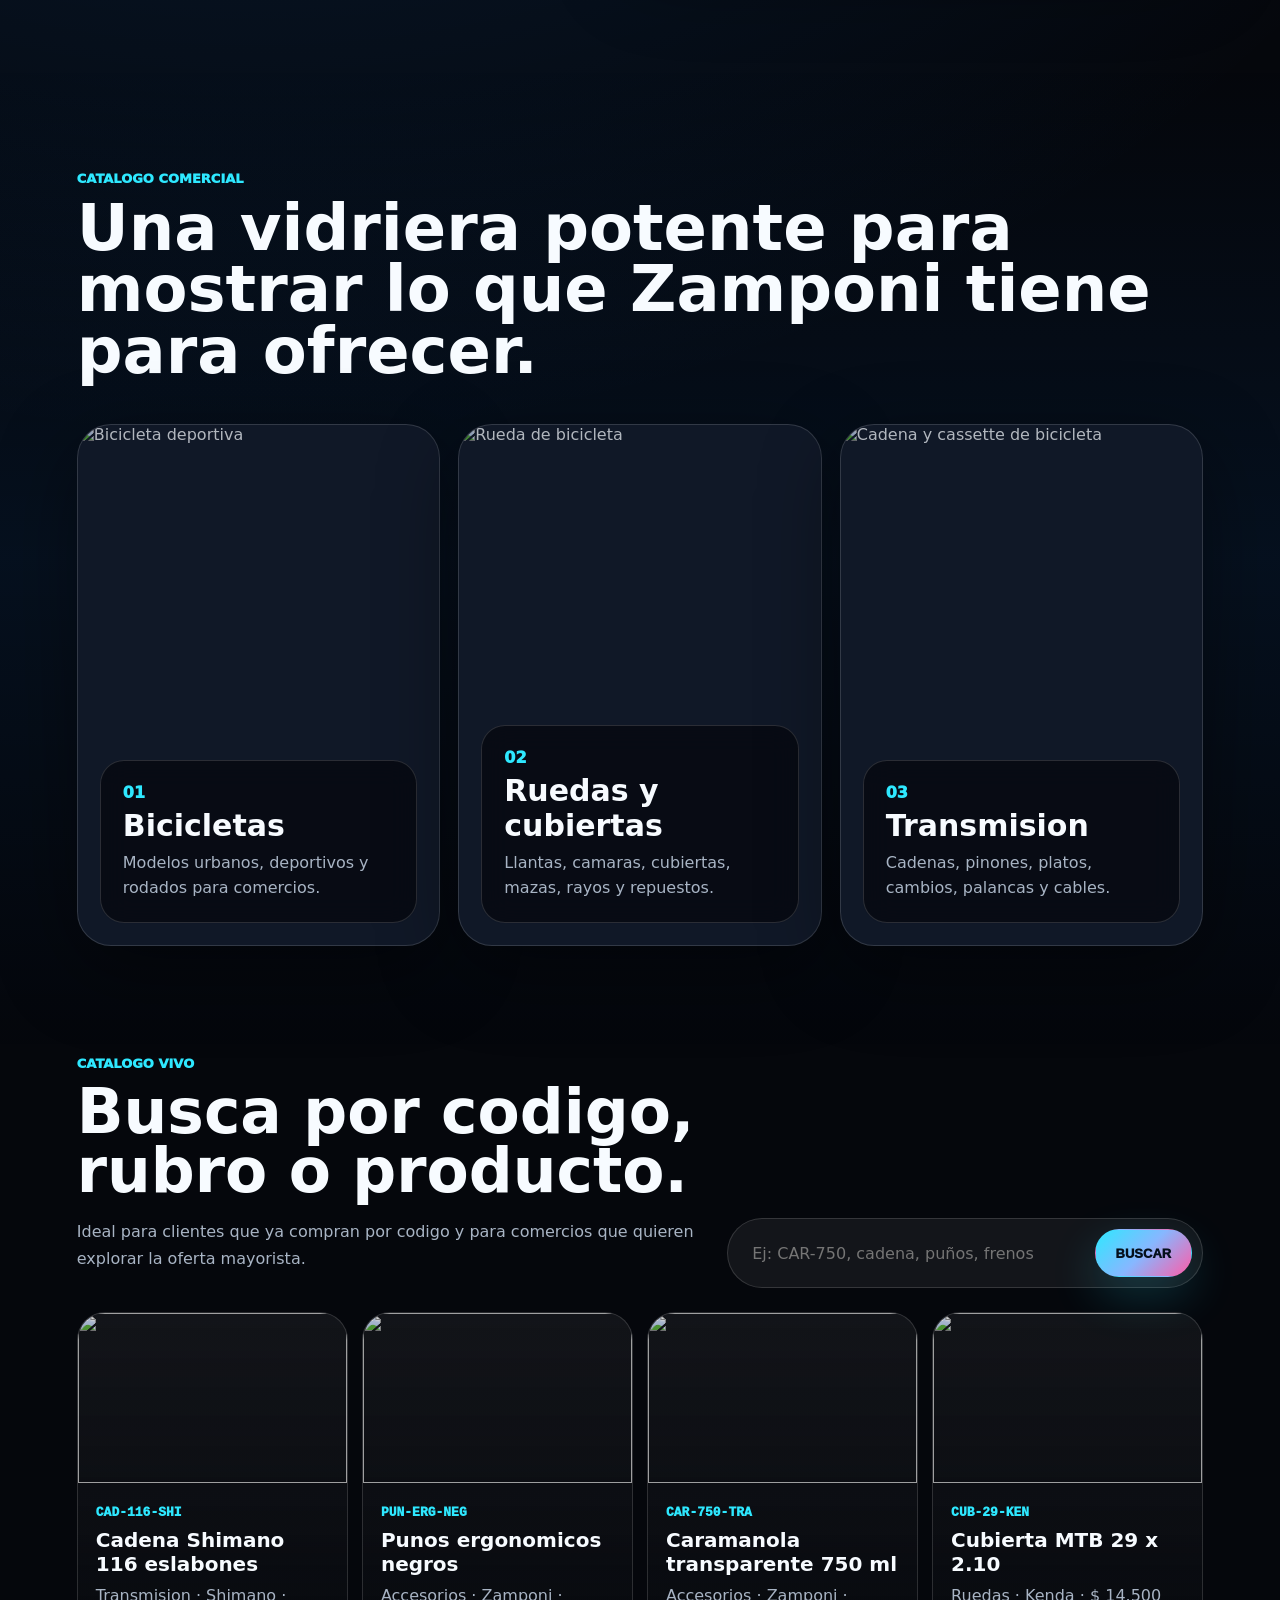
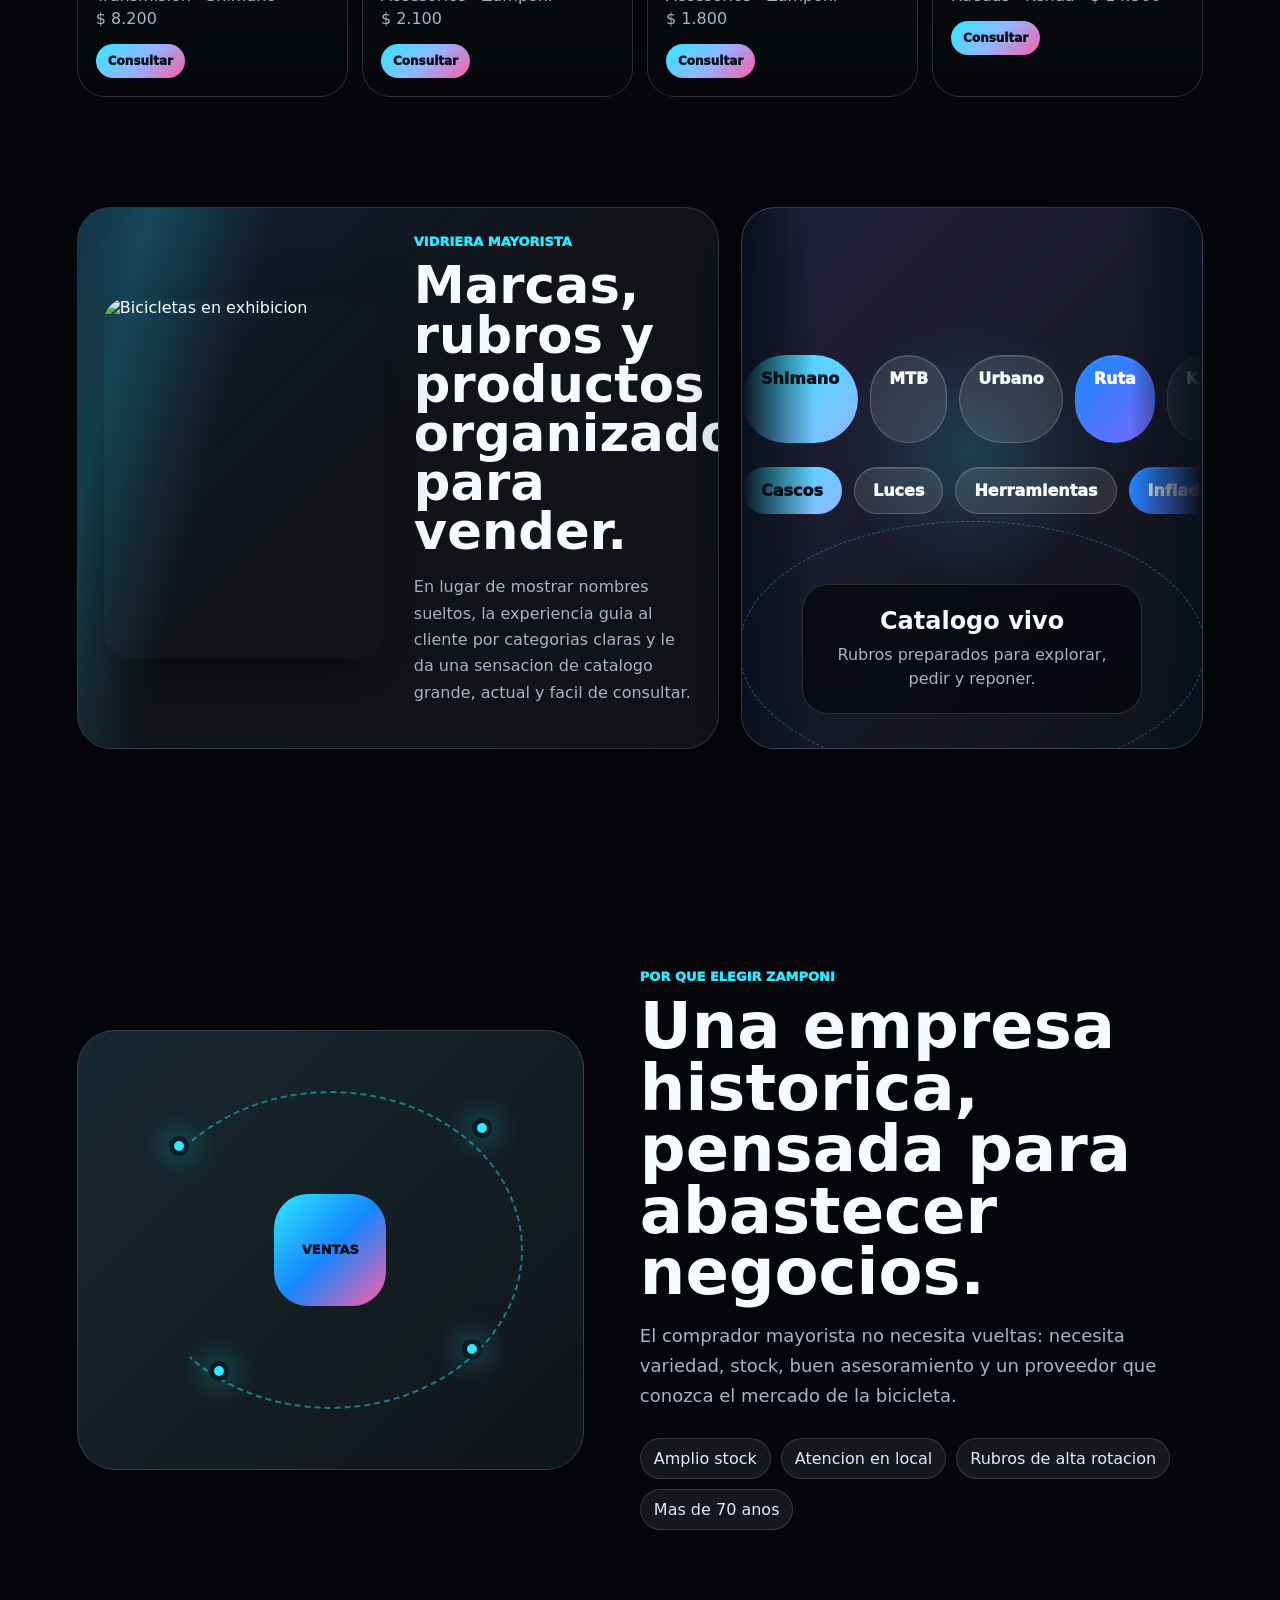
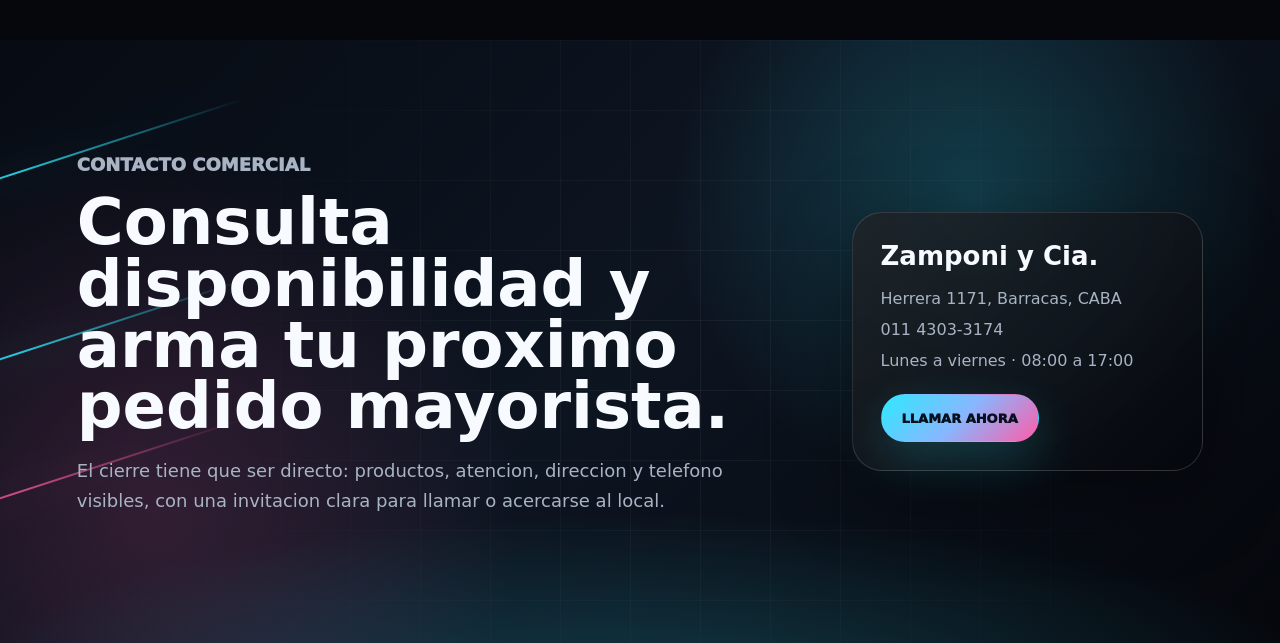
==== commit 98f49bb5: "Add product pricing images and dynamic catalog" ====
--- a/wwwroot/index.html
+++ b/wwwroot/index.html
@@ -147,6 +147,21 @@
             </div>
         </section>
 
+        <section class="live-catalog" id="catalogo">
+            <div class="catalog-head reveal">
+                <div>
+                    <p class="eyebrow">Catalogo vivo</p>
+                    <h2>Busca por codigo, rubro o producto.</h2>
+                    <p>Ideal para clientes que ya compran por codigo y para comercios que quieren explorar la oferta mayorista.</p>
+                </div>
+                <form class="catalog-search" id="publicCatalogSearch">
+                    <input id="publicCatalogInput" placeholder="Ej: CAR-750, cadena, puños, frenos">
+                    <button class="btn primary" type="submit">Buscar</button>
+                </form>
+            </div>
+            <div class="public-products" id="publicProducts"></div>
+        </section>
+
         <section class="shop-strip" id="marcas">
             <article class="shop-feature reveal">
                 <img src="https://images.unsplash.com/photo-1485965120184-e220f721d03e?auto=format&fit=crop&w=1000&q=85" alt="Bicicletas en exhibicion">
--- a/wwwroot/styles.css
+++ b/wwwroot/styles.css
@@ -544,6 +544,102 @@
     line-height: 1.55;
 }
 
+.live-catalog {
+    padding: 0 clamp(18px, 6vw, 92px) 110px;
+}
+
+.catalog-head {
+    display: grid;
+    grid-template-columns: minmax(0, 0.85fr) minmax(320px, 0.65fr);
+    gap: 28px;
+    align-items: end;
+    margin-bottom: 24px;
+}
+
+.catalog-head h2 {
+    font-size: clamp(34px, 4.8vw, 66px);
+}
+
+.catalog-head p:not(.eyebrow) {
+    max-width: 620px;
+    color: var(--muted);
+    line-height: 1.65;
+}
+
+.catalog-search {
+    display: grid;
+    grid-template-columns: 1fr auto;
+    gap: 10px;
+    padding: 10px;
+    background: rgba(255, 255, 255, 0.06);
+    border: 1px solid var(--line);
+    border-radius: 999px;
+}
+
+.catalog-search input {
+    min-width: 0;
+    color: var(--ink);
+    background: transparent;
+    border: 0;
+    outline: 0;
+    padding: 0 14px;
+    font: inherit;
+}
+
+.public-products {
+    display: grid;
+    grid-template-columns: repeat(4, minmax(0, 1fr));
+    gap: 14px;
+}
+
+.public-product {
+    position: relative;
+    min-height: 310px;
+    overflow: hidden;
+    background:
+        linear-gradient(180deg, transparent, rgba(5, 7, 12, 0.92)),
+        rgba(255, 255, 255, 0.055);
+    border: 1px solid var(--line);
+    border-radius: 28px;
+}
+
+.public-product img {
+    width: 100%;
+    height: 170px;
+    object-fit: cover;
+    opacity: 0.82;
+}
+
+.public-product div {
+    padding: 18px;
+}
+
+.public-product code {
+    color: var(--cyan);
+    font-weight: 950;
+}
+
+.public-product h3 {
+    margin: 8px 0;
+    font-size: 20px;
+}
+
+.public-product p {
+    margin: 0 0 14px;
+    color: var(--muted);
+    line-height: 1.45;
+}
+
+.public-product a {
+    display: inline-flex;
+    padding: 10px 12px;
+    color: #06101c;
+    font-size: 12px;
+    font-weight: 950;
+    background: linear-gradient(135deg, var(--cyan), #8fb7ff, var(--lime));
+    border-radius: 999px;
+}
+
 .shop-strip {
     display: grid;
     grid-template-columns: minmax(0, 1fr) minmax(360px, 0.72fr);
@@ -1011,6 +1107,11 @@
         grid-template-columns: 1fr;
     }
 
+    .catalog-head,
+    .public-products {
+        grid-template-columns: 1fr;
+    }
+
     .shop-strip,
     .shop-feature {
         grid-template-columns: 1fr;
@@ -1045,6 +1146,11 @@
     .stock-bars article {
         grid-template-columns: 1fr;
         gap: 8px;
+    }
+
+    .catalog-search {
+        grid-template-columns: 1fr;
+        border-radius: 28px;
     }
 
     .offer-list article {
